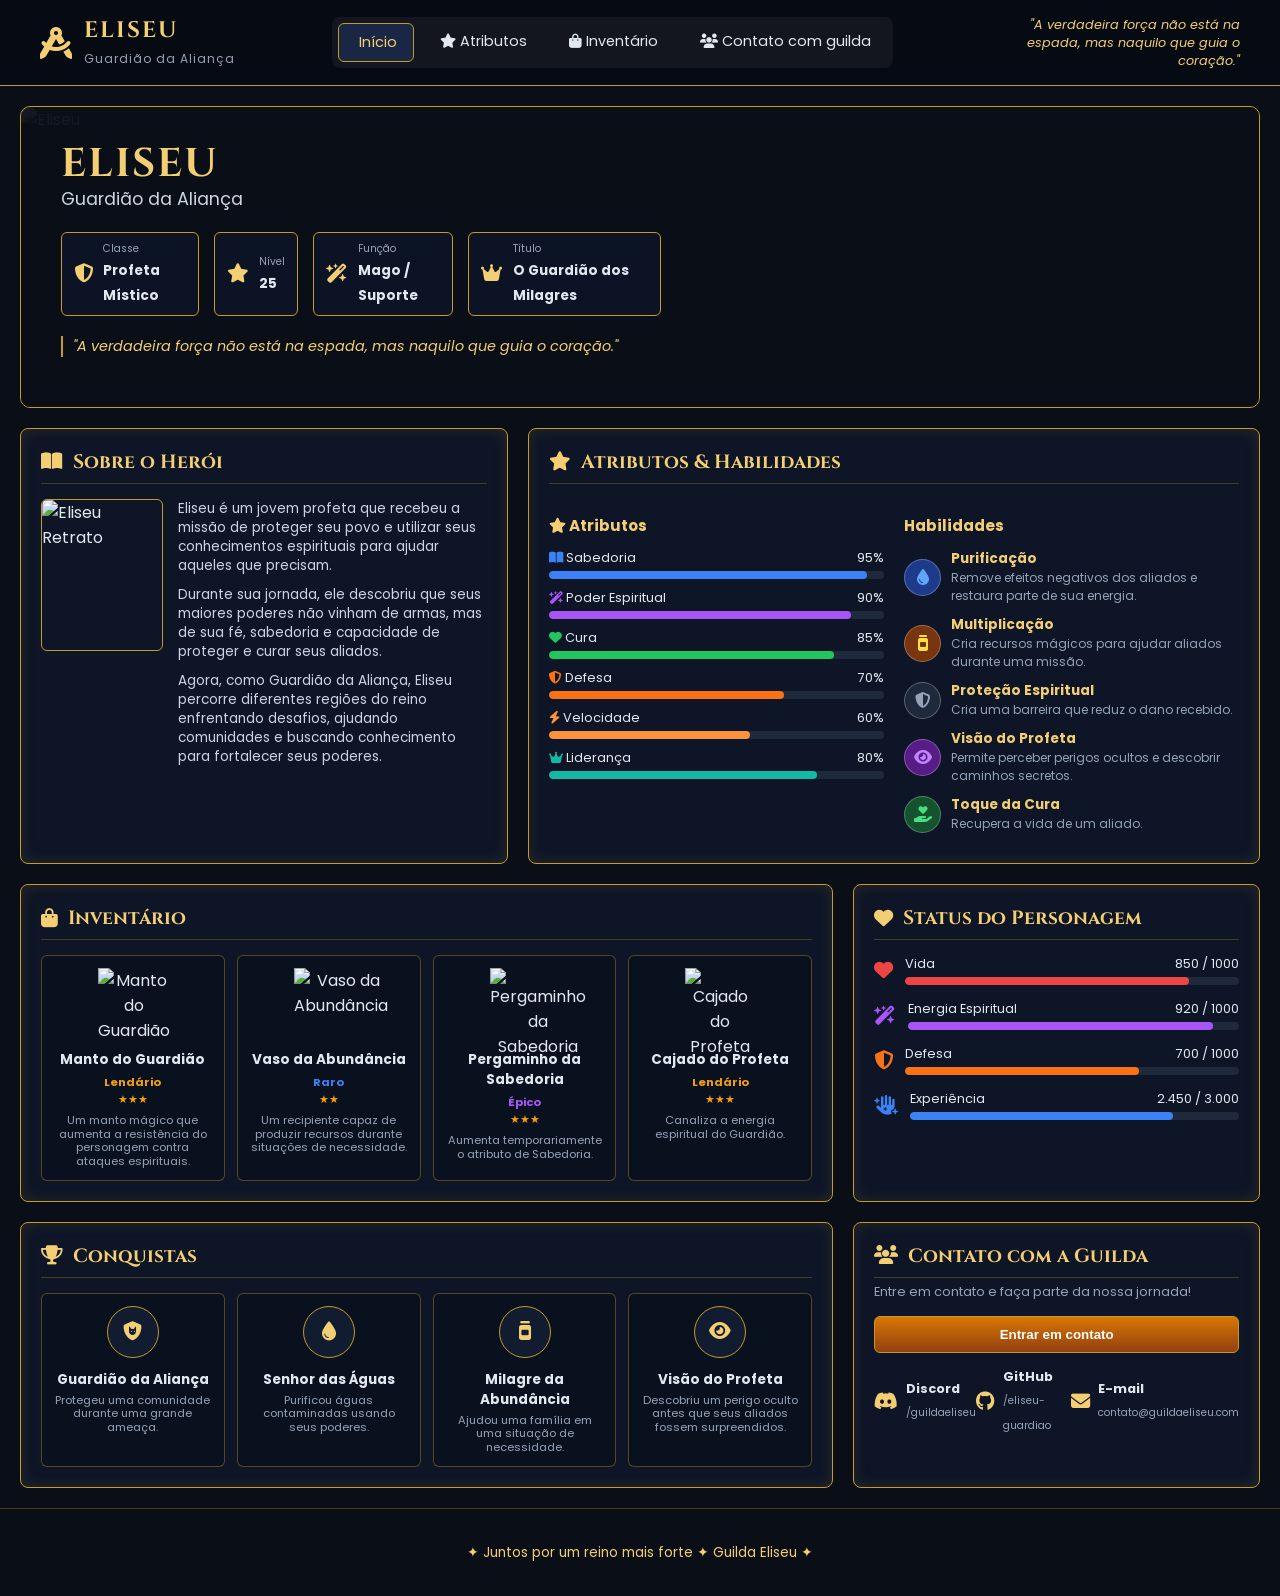
==== index.html @ 3959cb1a "Add files via upload" ====
<!DOCTYPE html>
<html lang="pt-BR">
<head>
    <meta charset="UTF-8">
    <meta name="viewport" content="width=device-width, initial-scale=1.0">
    <title>Eliseu - Guardião da Aliança</title>
    <!-- Font Awesome -->
    <link rel="stylesheet" href="https://cdnjs.cloudflare.com/ajax/libs/font-awesome/6.4.0/css/all.min.css">
    <!-- Google Fonts -->
    <link href="https://fonts.googleapis.com/css2?family=Cinzel:wght@500;700&family=Poppins:wght@300;400;600&display=swap" rel="stylesheet">
    <link rel="stylesheet" href="style.css">
</head>
<body>

  <!-- CABEÇALHO -->
  <header class="header-principal">
    <div class="logo">
      <i class="fa-solid fa-compass-drafting"></i>
      <div>
        <span class="nome-logo">ELISEU</span>
        <span class="subtitulo-logo">Guardião da Aliança</span>
      </div>
    </div>
    
    <nav class="menu-navegacao">
      <a href="#sobre" class="link-nav ativo"><i class="fa-solid fa-open"></i> Início</a>
      <a href="#atributos" class="link-nav"><i class="fa-solid fa-star"></i> Atributos</a>
      <a href="#inventario" class="link-nav"><i class="fa-solid fa-bag-shopping"></i> Inventário</a>
      <a href="#guilda" class="link-nav"><i class="fa-solid fa-users"></i>  Contato com guilda</a>
    </nav>

    <div class="citacao-topo">
      "A verdadeira força não está na espada, mas naquilo que guia o coração."
    </div>
  </header>

  <main class="conteudo-principal">

    <!-- HERO / SOBRE O HERÓI -->
    <section id="sobre" class="secao-hero">
      <div class="hero-banner">
        <img src="imagens/eliseu segurando o cajado.png" alt="Eliseu" class="hero-img-bg">
        <div class="hero-overlay"></div>
        <div class="hero-info">
          <h1 class="hero-titulo">ELISEU</h1>
          <p class="hero-subtitulo">Guardião da Aliança</p>

          <div class="hero-tags">
            <div class="tag-item">
              <i class="fa-solid fa-shield-halved"></i>
              <div>
                <small>Classe</small>
                <strong>Profeta Místico</strong>
              </div>
            </div>
            <div class="tag-item">
              <i class="fa-solid fa-star"></i>
              <div>
                <small>Nível</small>
                <strong>25</strong>
              </div>
            </div>
            <div class="tag-item">
              <i class="fa-solid fa-wand-magic-sparkles"></i>
              <div>
                <small>Função</small>
                <strong>Mago / Suporte</strong>
              </div>
            </div>
            <div class="tag-item">
              <i class="fa-solid fa-crown"></i>
              <div>
                <small>Título</small>
                <strong>O Guardião dos Milagres</strong>
              </div>
            </div>
          </div>

          <blockquote class="citacao-hero">
            "A verdadeira força não está na espada, mas naquilo que guia o coração."
          </blockquote>
        </div>
      </div>
    </section>

    <!-- SOBRE + ATRIBUS/HABILIDADES -->
    <section class="secao-dupla-topo">
      <!-- Bloco Sobre o Herói -->
      <div id="atributos" class="bloco-card card-moldura">
        <h2><i class="fa-solid fa-book-open"></i> Sobre o Herói</h2>
        <div class="sobre-conteudo">
          <div class="sobre-img-box">
            <img src="imagens/eliseu segurando o cajado.png" alt="Eliseu Retrato">
          </div>
          <div class="sobre-texto">
            <p>Eliseu é um jovem profeta que recebeu a missão de proteger seu povo e utilizar seus conhecimentos espirituais para ajudar aqueles que precisam.</p>
            <p>Durante sua jornada, ele descobriu que seus maiores poderes não vinham de armas, mas de sua fé, sabedoria e capacidade de proteger e curar seus aliados.</p>
            <p>Agora, como Guardião da Aliança, Eliseu percorre diferentes regiões do reino enfrentando desafios, ajudando comunidades e buscando conhecimento para fortalecer seus poderes.</p>
          </div>
        </div>
      </div>

      <!-- Bloco Atributos e Habilidades -->
      <div class="bloco-card card-moldura">
        <h2><i class="fa-solid fa-star"></i> Atributos & Habilidades</h2>
        <div class="grid-atributos-habilidades">
          
          <!-- Atributos -->
          <div class="coluna-atributos">
            <h3><i class="fa-solid fa-star"></i> Atributos</h3>
            
            <div class="item-bar">
              <div class="bar-info">
                <span><i class="fa-solid fa-book-open icon-blue"></i> Sabedoria</span>
                <span>95%</span>
              </div>
              <div class="bar-bg"><div class="bar-fill blue" style="width: 95%;"></div></div>
            </div>

            <div class="item-bar">
              <div class="bar-info">
                <span><i class="fa-solid fa-wand-magic-sparkles icon-purple"></i> Poder Espiritual</span>
                <span>90%</span>
              </div>
              <div class="bar-bg"><div class="bar-fill purple" style="width: 90%;"></div></div>
            </div>

            <div class="item-bar">
              <div class="bar-info">
                <span><i class="fa-solid fa-heart icon-green"></i> Cura</span>
                <span>85%</span>
              </div>
              <div class="bar-bg"><div class="bar-fill green" style="width: 85%;"></div></div>
            </div>

            <div class="item-bar">
              <div class="bar-info">
                <span><i class="fa-solid fa-shield-halved icon-orange"></i> Defesa</span>
                <span>70%</span>
              </div>
              <div class="bar-bg"><div class="bar-fill orange" style="width: 70%;"></div></div>
            </div>

            <div class="item-bar">
              <div class="bar-info">
                <span><i class="fa-solid fa-bolt icon-orange-light"></i> Velocidade</span>
                <span>60%</span>
              </div>
              <div class="bar-bg"><div class="bar-fill orange-light" style="width: 60%;"></div></div>
            </div>

            <div class="item-bar">
              <div class="bar-info">
                <span><i class="fa-solid fa-crown icon-teal"></i> Liderança</span>
                <span>80%</span>
              </div>
              <div class="bar-bg"><div class="bar-fill teal" style="width: 80%;"></div></div>
            </div>
          </div>

          <!-- Habilidades -->
          <div class="coluna-habilidades">
            <h3>Habilidades</h3>
            
            <div class="hab-item">
              <div class="hab-icon blue-bg"><i class="fa-solid fa-droplet"></i></div>
              <div>
                <strong>Purificação</strong>
                <p>Remove efeitos negativos dos aliados e restaura parte de sua energia.</p>
              </div>
            </div>

            <div class="hab-item">
              <div class="hab-icon yellow-bg"><i class="fa-solid fa-jar"></i></div>
              <div>
                <strong>Multiplicação</strong>
                <p>Cria recursos mágicos para ajudar aliados durante uma missão.</p>
              </div>
            </div>

            <div class="hab-item">
              <div class="hab-icon shield-bg"><i class="fa-solid fa-shield-halved"></i></div>
              <div>
                <strong>Proteção Espiritual</strong>
                <p>Cria uma barreira que reduz o dano recebido.</p>
              </div>
            </div>

            <div class="hab-item">
              <div class="hab-icon purple-bg"><i class="fa-solid fa-eye"></i></div>
              <div>
                <strong>Visão do Profeta</strong>
                <p>Permite perceber perigos ocultos e descobrir caminhos secretos.</p>
              </div>
            </div>

            <div class="hab-item">
              <div class="hab-icon green-bg"><i class="fa-solid fa-hand-holding-heart"></i></div>
              <div>
                <strong>Toque da Cura</strong>
                <p>Recupera a vida de um aliado.</p>
              </div>
            </div>

          </div>
        </div>
      </div>
    </section>

    <!-- INVENTÁRIO + STATUS -->
    <section id="inventario" class="secao-dupla-meio">
      <!-- Inventário em 4 colunas como no protótipo -->
      <div class="bloco-card card-moldura inventario-bloco">
        <h2><i class="fa-solid fa-bag-shopping"></i> Inventário</h2>
        <div class="grid-4-colunas">

          <div class="card-item-prototipo">
            <div class="img-box-prototipo">
              <img src="imagens/manto.png" alt="Manto do Guardião">
            </div>
            <h3>Manto do Guardião</h3>
            <span class="raridade lendario">Lendário</span>
            <div class="estrelas">★★★</div>
            <p>Um manto mágico que aumenta a resistência do personagem contra ataques espirituais.</p>
          </div>

          <div class="card-item-prototipo">
            <div class="img-box-prototipo">
              <img src="imagens/vaso.png" alt="Vaso da Abundância">
            </div>
            <h3>Vaso da Abundância</h3>
            <span class="raridade raro">Raro</span>
            <div class="estrelas">★★</div>
            <p>Um recipiente capaz de produzir recursos durante situações de necessidade.</p>
          </div>

          <div class="card-item-prototipo">
            <div class="img-box-prototipo">
              <img src="imagens/pergaminho.png" alt="Pergaminho da Sabedoria">
            </div>
            <h3>Pergaminho da Sabedoria</h3>
            <span class="raridade epico">Épico</span>
            <div class="estrelas">★★★</div>
            <p>Aumenta temporariamente o atributo de Sabedoria.</p>
          </div>

          <div class="card-item-prototipo">
            <div class="img-box-prototipo">
              <img src="imagens/cajado.png" alt="Cajado do Profeta">
            </div>
            <h3>Cajado do Profeta</h3>
            <span class="raridade lendario">Lendário</span>
            <div class="estrelas">★★★</div>
            <p>Canaliza a energia espiritual do Guardião.</p>
          </div>

        </div>
      </div>

      <!-- Status do Personagem -->
      <div class="bloco-card card-moldura status-bloco">
        <h2><i class="fa-solid fa-heart"></i> Status do Personagem</h2>
        <div class="status-lista">

          <div class="status-row">
            <i class="fa-solid fa-heart icon-red"></i>
            <div class="status-bar-container">
              <div class="status-head">
                <span>Vida</span>
                <span>850 / 1000</span>
              </div>
              <div class="bar-bg"><div class="bar-fill red" style="width: 85%;"></div></div>
            </div>
          </div>

          <div class="status-row">
            <i class="fa-solid fa-wand-magic-sparkles icon-purple"></i>
            <div class="status-bar-container">
              <div class="status-head">
                <span>Energia Espiritual</span>
                <span>920 / 1000</span>
              </div>
              <div class="bar-bg"><div class="bar-fill purple" style="width: 92%;"></div></div>
            </div>
          </div>

          <div class="status-row">
            <i class="fa-solid fa-shield-halved icon-orange"></i>
            <div class="status-bar-container">
              <div class="status-head">
                <span>Defesa</span>
                <span>700 / 1000</span>
              </div>
              <div class="bar-bg"><div class="bar-fill orange" style="width: 70%;"></div></div>
            </div>
          </div>

          <div class="status-row">
            <i class="fa-solid fa-hand-sparkles icon-blue"></i>
            <div class="status-bar-container">
              <div class="status-head">
                <span>Experiência</span>
                <span>2.450 / 3.000</span>
              </div>
              <div class="bar-bg"><div class="bar-fill blue" style="width: 80%;"></div></div>
            </div>
          </div>

        </div>
      </div>
    </section>

    <!-- CONQUISTAS + GUILDA -->
    <section id="conquistas" class="secao-dupla-baixo">
      <!-- Conquistas em 4 colunas -->
      <div class="bloco-card card-moldura conquistas-bloco">
        <h2><i class="fa-solid fa-trophy"></i> Conquistas</h2>
        <div class="grid-4-colunas">

          <div class="card-item-prototipo">
            <div class="icon-conquista"><i class="fa-solid fa-shield-cat"></i></div>
            <h3>Guardião da Aliança</h3>
            <p>Protegeu uma comunidade durante uma grande ameaça.</p>
          </div>

          <div class="card-item-prototipo">
            <div class="icon-conquista"><i class="fa-solid fa-droplet"></i></div>
            <h3>Senhor das Águas</h3>
            <p>Purificou águas contaminadas usando seus poderes.</p>
          </div>

          <div class="card-item-prototipo">
            <div class="icon-conquista"><i class="fa-solid fa-jar"></i></div>
            <h3>Milagre da Abundância</h3>
            <p>Ajudou uma família em uma situação de necessidade.</p>
          </div>

          <div class="card-item-prototipo">
            <div class="icon-conquista"><i class="fa-solid fa-eye"></i></div>
            <h3>Visão do Profeta</h3>
            <p>Descobriu um perigo oculto antes que seus aliados fossem surpreendidos.</p>
          </div>

        </div>
      </div>

      <!-- Contato com a Guilda -->
      <div id="guilda" class="bloco-card card-moldura guilda-bloco">
        <h2><i class="fa-solid fa-users"></i> Contato com a Guilda</h2>
        <p class="guilda-sub">Entre em contato e faça parte da nossa jornada!</p>
        
        <button class="btn-guilda">Entrar em contato</button>

        <div class="links-guilda-grid">
          <a href="https://discord.com" target="_blank" class="link-guilda-item">
            <i class="fa-brands fa-discord"></i>
            <div>
              <strong>Discord</strong>
              <small>/guildaeliseu</small>
            </div>
          </a>

          <a href="https://github.com" target="_blank" class="link-guilda-item">
            <i class="fa-brands fa-github"></i>
            <div>
              <strong>GitHub</strong>
              <small>/eliseu-guardiao</small>
            </div>
          </a>

          <a href="mailto:contato@guildaeliseu.com" class="link-guilda-item">
            <i class="fa-solid fa-envelope"></i>
            <div>
              <strong>E-mail</strong>
              <small>contato@guildaeliseu.com</small>
            </div>
          </a>
        </div>
      </div>
    </section>

  </main>

  <!-- RODAPÉ -->
  <footer class="rodape-principal">
    <p>✦ Juntos por um reino mais forte ✦ Guilda Eliseu ✦</p>
  </footer>

</body>
</html>
---- style.css ----
:root {
    --bg-fundo: #090e17;
    --cor-card: #0d1527;
    --cor-borda-dourada: #c59b27;
    --cor-texto-dourado: #f3ce72;
    --cor-texto-principal: #e2e8f0;
    --cor-texto-mutado: #94a3b8;
}

html {
    scroll-behavior: smooth;
}

body {
    margin: 0;
    padding: 0;
    background-color: var(--bg-fundo);
    color: var(--cor-texto-principal);
    font-family: 'Poppins', sans-serif;
}

/* CABEÇALHO */
.header-principal {
    display: flex;
    justify-content: space-between;
    align-items: center;
    padding: 15px 40px;
    background: #060a12;
    border-bottom: 1px solid var(--cor-borda-dourada);
}

.logo {
    display: flex;
    align-items: center;
    gap: 12px;
    color: var(--cor-texto-dourado);
}

.logo i {
    font-size: 2rem;
}

.nome-logo {
    font-family: 'Cinzel', serif;
    font-size: 1.4rem;
    font-weight: 700;
    letter-spacing: 2px;
    display: block;
}

.subtitulo-logo {
    font-size: 0.75rem;
    color: var(--cor-texto-mutado);
    letter-spacing: 1px;
}

.menu-navegacao {
    display: flex;
    gap: 10px;
    background: rgba(255, 255, 255, 0.05);
    padding: 6px;
    border-radius: 8px;
}

.link-nav {
    color: var(--cor-texto-principal);
    text-decoration: none;
    padding: 8px 16px;
    border-radius: 6px;
    font-size: 0.9rem;
    transition: 0.3s;
}

.link-nav.ativo, .link-nav:hover {
    background: #1a2744;
    color: var(--cor-texto-dourado);
    border: 1px solid var(--cor-borda-dourada);
}

.citacao-topo {
    font-size: 0.8rem;
    font-style: italic;
    color: var(--cor-texto-dourado);
    max-width: 250px;
    text-align: right;
}

/* CONTEÚDO MAIN */
.conteudo-principal {
    max-width: 1300px;
    margin: 20px auto;
    padding: 0 20px;
    display: flex;
    flex-direction: column;
    gap: 20px;
}

/* MOLDURA DOURADA ESTILO JOGO */
.card-moldura {
    background: var(--cor-card);
    border: 1px solid var(--cor-borda-dourada);
    border-radius: 8px;
    padding: 20px;
    box-shadow: inset 0 0 15px rgba(197, 155, 39, 0.15);
    position: relative;
}

.card-moldura h2 {
    font-family: 'Cinzel', serif;
    color: var(--cor-texto-dourado);
    font-size: 1.2rem;
    margin-top: 0;
    margin-bottom: 15px;
    display: flex;
    align-items: center;
    gap: 10px;
    border-bottom: 1px solid rgba(197, 155, 39, 0.3);
    padding-bottom: 8px;
}

/* HERO SECTION */
.hero-banner {
    position: relative;
    height: 300px;
    border-radius: 10px;
    overflow: hidden;
    border: 1px solid var(--cor-borda-dourada);
}

.hero-img-bg {
    width: 100%;
    height: 100%;
    object-fit: cover;
    object-position: top;
}

.hero-overlay {
    position: absolute;
    inset: 0;
    background: linear-gradient(90deg, rgba(9, 14, 23, 0.95) 30%, rgba(9, 14, 23, 0.4) 100%);
}

.hero-info {
    position: absolute;
    top: 30px;
    left: 40px;
    max-width: 600px;
}

.hero-titulo {
    font-family: 'Cinzel', serif;
    font-size: 2.5rem;
    color: var(--cor-texto-dourado);
    margin: 0;
    letter-spacing: 2px;
}

.hero-subtitulo {
    font-size: 1.1rem;
    color: #cbd5e1;
    margin-top: -5px;
    margin-bottom: 20px;
}

.hero-tags {
    display: flex;
    gap: 15px;
    margin-bottom: 20px;
}

.tag-item {
    background: rgba(13, 21, 39, 0.8);
    border: 1px solid var(--cor-borda-dourada);
    padding: 8px 12px;
    border-radius: 6px;
    display: flex;
    align-items: center;
    gap: 10px;
}

.tag-item i {
    color: var(--cor-texto-dourado);
    font-size: 1.2rem;
}

.tag-item small {
    display: block;
    font-size: 0.65rem;
    color: var(--cor-texto-mutado);
}

.tag-item strong {
    font-size: 0.85rem;
}

.citacao-hero {
    font-style: italic;
    color: var(--cor-texto-dourado);
    border-left: 2px solid var(--cor-borda-dourada);
    padding-left: 10px;
    margin: 0;
    font-size: 0.9rem;
}

/* SEÇÕES DUPLAS */
.secao-dupla-topo, .secao-dupla-meio, .secao-dupla-baixo {
    display: grid;
    gap: 20px;
}

.secao-dupla-topo { grid-template-columns: 1fr 1.5fr; }
.secao-dupla-meio { grid-template-columns: 2fr 1fr; }
.secao-dupla-baixo { grid-template-columns: 2fr 1fr; }

/* SOBRE HERÓI */
.sobre-conteudo {
    display: flex;
    gap: 15px;
}

.sobre-img-box {
    width: 120px;
    height: 150px;
    border: 1px solid var(--cor-borda-dourada);
    border-radius: 6px;
    overflow: hidden;
    flex-shrink: 0;
}

.sobre-img-box img {
    width: 100%;
    height: 100%;
    object-fit: cover;
}

.sobre-texto p {
    font-size: 0.85rem;
    line-height: 1.4;
    color: #cbd5e1;
    margin: 0 0 10px 0;
}

/* ATRIBUTOS & HABILIDADES */
.grid-atributos-habilidades {
    display: grid;
    grid-template-columns: 1fr 1fr;
    gap: 20px;
}

.coluna-atributos h3, .coluna-habilidades h3 {
    font-size: 0.95rem;
    color: var(--cor-texto-dourado);
    margin-bottom: 12px;
}

.item-bar {
    margin-bottom: 10px;
}

.bar-info {
    display: flex;
    justify-content: space-between;
    font-size: 0.8rem;
    margin-bottom: 4px;
}

.bar-bg {
    background: #1e293b;
    height: 8px;
    border-radius: 4px;
    overflow: hidden;
}

.bar-fill { height: 100%; border-radius: 4px; }
.bar-fill.blue { background: #3b82f6; }
.bar-fill.purple { background: #a855f7; }
.bar-fill.green { background: #22c55e; }
.bar-fill.orange { background: #f97316; }
.bar-fill.orange-light { background: #fb923c; }
.bar-fill.teal { background: #14b8a6; }
.bar-fill.red { background: #ef4444; }

/* CORES DOS ÍCONES */
.icon-blue { color: #3b82f6; }
.icon-purple { color: #a855f7; }
.icon-green { color: #22c55e; }
.icon-orange { color: #f97316; }
.icon-orange-light { color: #fb923c; }
.icon-teal { color: #14b8a6; }
.icon-red { color: #ef4444; }

/* HABILIDADES */
.hab-item {
    display: flex;
    align-items: center;
    gap: 10px;
    margin-bottom: 10px;
}

.hab-icon {
    width: 35px;
    height: 35px;
    border-radius: 50%;
    display: flex;
    align-items: center;
    justify-content: center;
    border: 1px solid #ffffff44;
    flex-shrink: 0;
}

.blue-bg { background: #1e3a8a; color: #60a5fa; }
.yellow-bg { background: #78350f; color: #fde047; }
.shield-bg { background: #1e293b; color: #94a3b8; }
.purple-bg { background: #581c87; color: #c084fc; }
.green-bg { background: #14532d; color: #4ade80; }

.hab-item strong {
    display: block;
    font-size: 0.85rem;
    color: var(--cor-texto-dourado);
}

.hab-item p {
    margin: 0;
    font-size: 0.75rem;
    color: var(--cor-texto-mutado);
}

/* CARDS DE 4 COLUNAS (INVENTÁRIO E CONQUISTAS) */
.grid-4-colunas {
    display: grid;
    grid-template-columns: repeat(4, 1fr);
    gap: 12px;
}

.card-item-prototipo {
    background: #0a111e;
    border: 1px solid rgba(197, 155, 39, 0.4);
    border-radius: 6px;
    padding: 12px;
    text-align: center;
    display: flex;
    flex-direction: column;
    align-items: center;
}

.img-box-prototipo {
    width: 70px;
    height: 70px;
    margin-bottom: 8px;
}

.img-box-prototipo img {
    width: 100%;
    height: 100%;
    object-fit: contain;
}

.card-item-prototipo h3 {
    font-size: 0.85rem;
    color: var(--cor-texto-principal);
    margin: 4px 0;
}

.raridade {
    font-size: 0.7rem;
    font-weight: bold;
}
.raridade.lendario { color: #f59e0b; }
.raridade.raro { color: #3b82f6; }
.raridade.epico { color: #a855f7; }

.estrelas {
    color: #f59e0b;
    font-size: 0.7rem;
    margin-bottom: 6px;
}

.card-item-prototipo p {
    font-size: 0.7rem;
    color: var(--cor-texto-mutado);
    line-height: 1.2;
    margin: 0;
}

.icon-conquista {
    width: 50px;
    height: 50px;
    border: 1px solid var(--cor-borda-dourada);
    border-radius: 50%;
    display: flex;
    align-items: center;
    justify-content: center;
    font-size: 1.2rem;
    color: var(--cor-texto-dourado);
    margin-bottom: 8px;
    background: #111c30;
}

/* STATUS */
.status-lista {
    display: flex;
    flex-direction: column;
    gap: 15px;
}

.status-row {
    display: flex;
    align-items: center;
    gap: 12px;
}

.status-row i {
    font-size: 1.2rem;
}

.status-bar-container {
    flex: 1;
}

.status-head {
    display: flex;
    justify-content: space-between;
    font-size: 0.8rem;
    margin-bottom: 4px;
}

/* GUILDA */
.guilda-sub {
    font-size: 0.8rem;
    color: var(--cor-texto-mutado);
    margin-top: -10px;
    margin-bottom: 15px;
}

.btn-guilda {
    width: 100%;
    padding: 10px;
    background: linear-gradient(180deg, #d97706, #92400e);
    border: 1px solid var(--cor-borda-dourada);
    border-radius: 6px;
    color: white;
    font-weight: bold;
    cursor: pointer;
    margin-bottom: 15px;
}

.links-guilda-grid {
    display: flex;
    justify-content: space-between;
}

.link-guilda-item {
    display: flex;
    align-items: center;
    gap: 8px;
    color: var(--cor-texto-principal);
    text-decoration: none;
}

.link-guilda-item i {
    font-size: 1.2rem;
    color: var(--cor-texto-dourado);
}

.link-guilda-item strong {
    display: block;
    font-size: 0.8rem;
}

.link-guilda-item small {
    color: var(--cor-texto-mutado);
    font-size: 0.65rem;
}

/* RODAPÉ */
.rodape-principal {
    text-align: center;
    padding: 20px;
    border-top: 1px solid rgba(197, 155, 39, 0.3);
    color: var(--cor-texto-dourado);
    font-size: 0.85rem;
    margin-top: 20px;
}
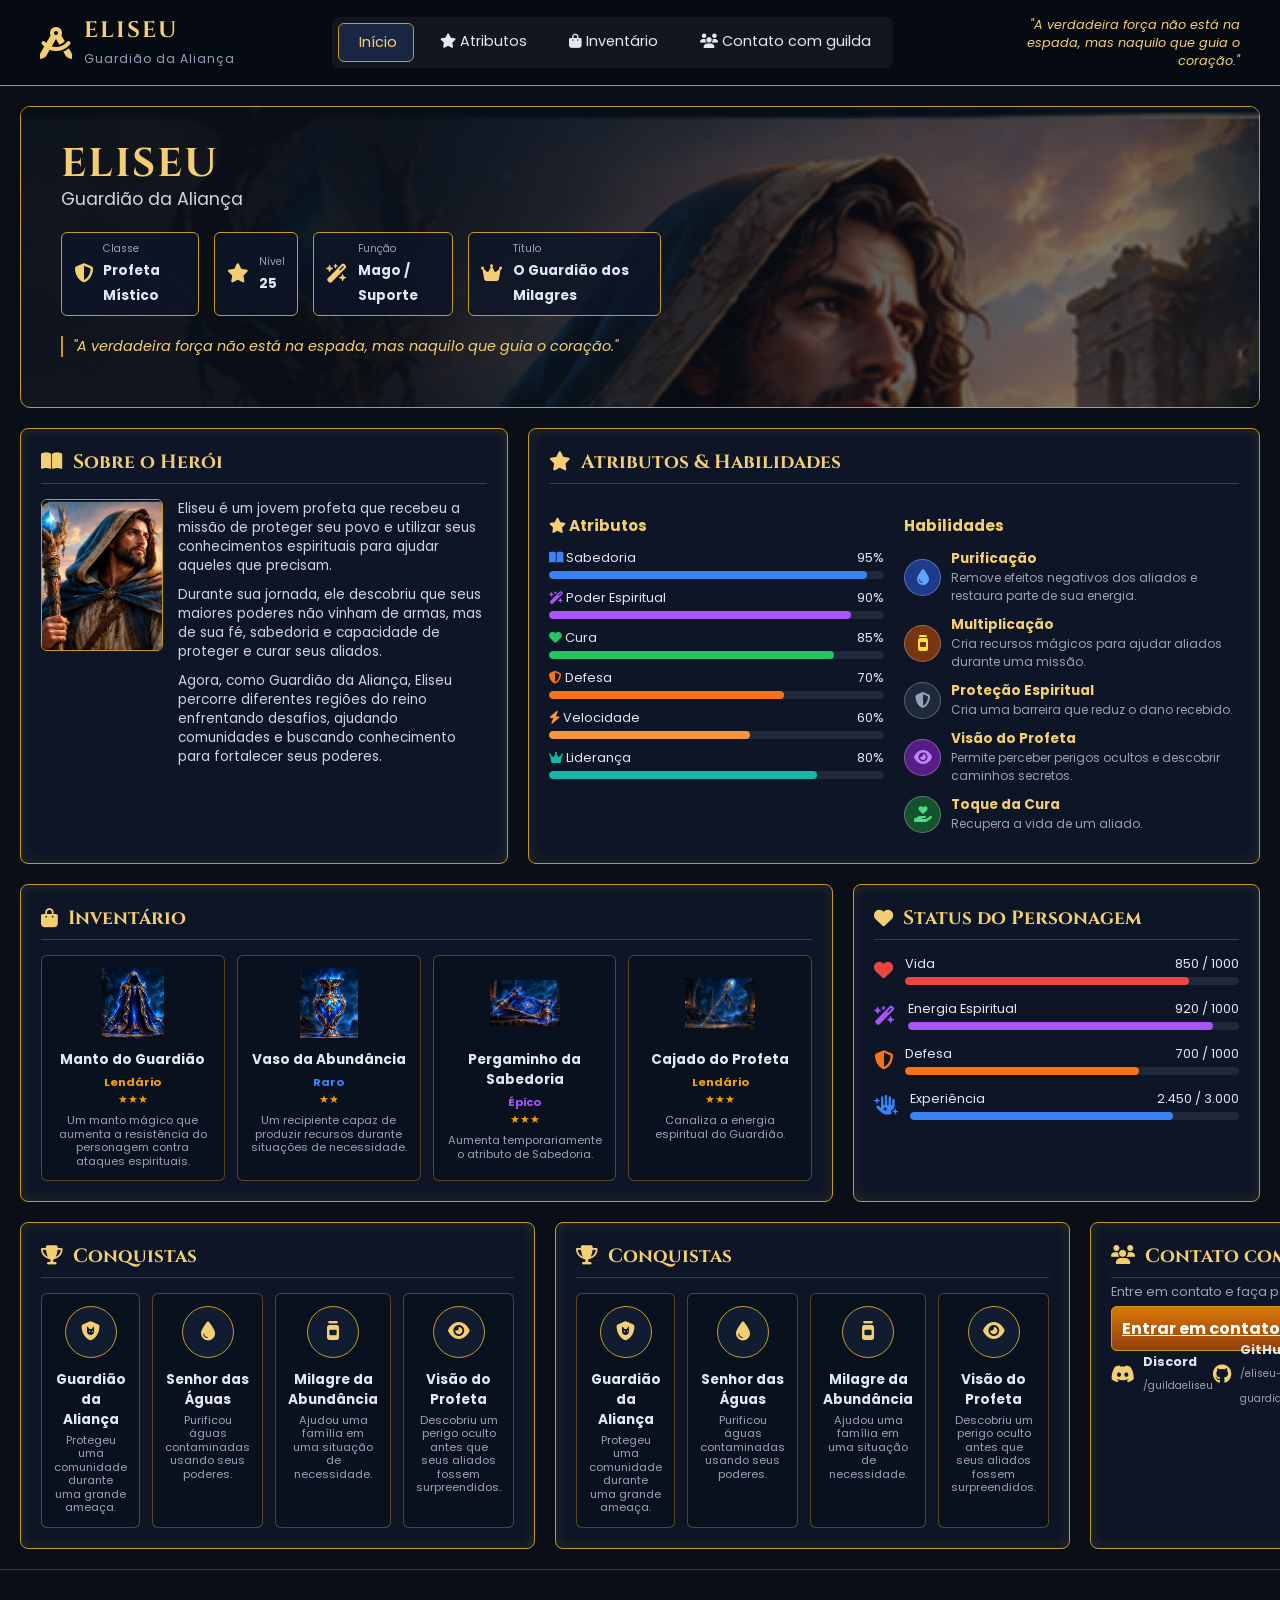
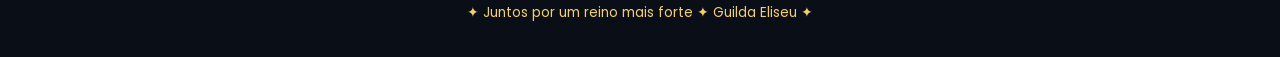
==== commit 81f5a029: "Update index.html" ====
--- a/index.html
+++ b/index.html
@@ -344,12 +344,46 @@
         </div>
       </div>
 
+   <!-- CONQUISTAS + GUILDA -->
+    <section id="conquistas" class="secao-dupla-baixo">
+      <!-- Conquistas em 4 colunas -->
+      <div class="bloco-card card-moldura conquistas-bloco">
+        <h2><i class="fa-solid fa-trophy"></i> Conquistas</h2>
+        <div class="grid-4-colunas">
+
+          <div class="card-item-prototipo">
+            <div class="icon-conquista"><i class="fa-solid fa-shield-cat"></i></div>
+            <h3>Guardião da Aliança</h3>
+            <p>Protegeu uma comunidade durante uma grande ameaça.</p>
+          </div>
+
+          <div class="card-item-prototipo">
+            <div class="icon-conquista"><i class="fa-solid fa-droplet"></i></div>
+            <h3>Senhor das Águas</h3>
+            <p>Purificou águas contaminadas usando seus poderes.</p>
+          </div>
+
+          <div class="card-item-prototipo">
+            <div class="icon-conquista"><i class="fa-solid fa-jar"></i></div>
+            <h3>Milagre da Abundância</h3>
+            <p>Ajudou uma família em uma situação de necessidade.</p>
+          </div>
+
+          <div class="card-item-prototipo">
+            <div class="icon-conquista"><i class="fa-solid fa-eye"></i></div>
+            <h3>Visão do Profeta</h3>
+            <p>Descobriu um perigo oculto antes que seus aliados fossem surpreendidos.</p>
+          </div>
+
+        </div>
+      </div>
+
       <!-- Contato com a Guilda -->
       <div id="guilda" class="bloco-card card-moldura guilda-bloco">
         <h2><i class="fa-solid fa-users"></i> Contato com a Guilda</h2>
         <p class="guilda-sub">Entre em contato e faça parte da nossa jornada!</p>
         
-        <button class="btn-guilda">Entrar em contato</button>
+        <a href="contato.html" class="btn-guilda">Entrar em contato</a>
 
         <div class="links-guilda-grid">
           <a href="https://discord.com" target="_blank" class="link-guilda-item">
@@ -379,7 +413,9 @@
       </div>
     </section>
 
-  </main>
+  </main>  
+
+        
 
   <!-- RODAPÉ -->
   <footer class="rodape-principal">
@@ -387,4 +423,4 @@
   </footer>
 
 </body>
-</html>+</html>
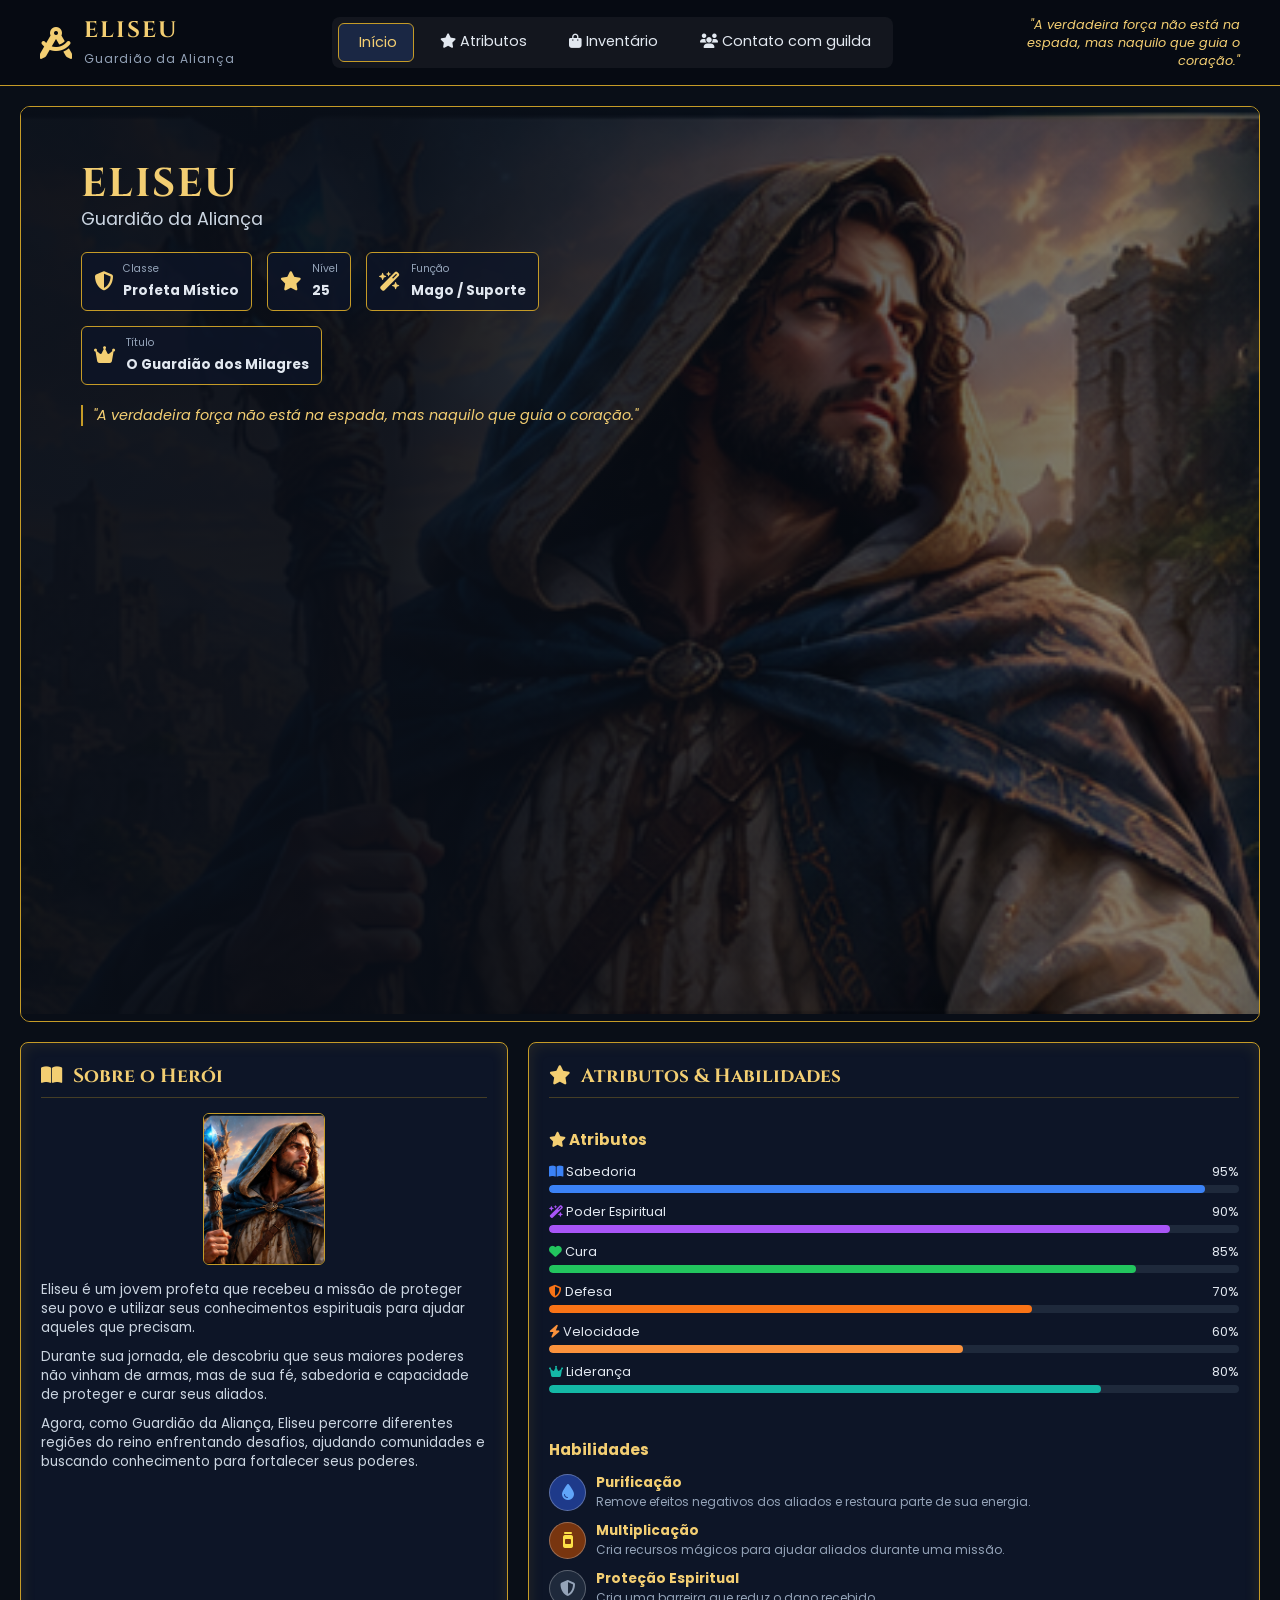
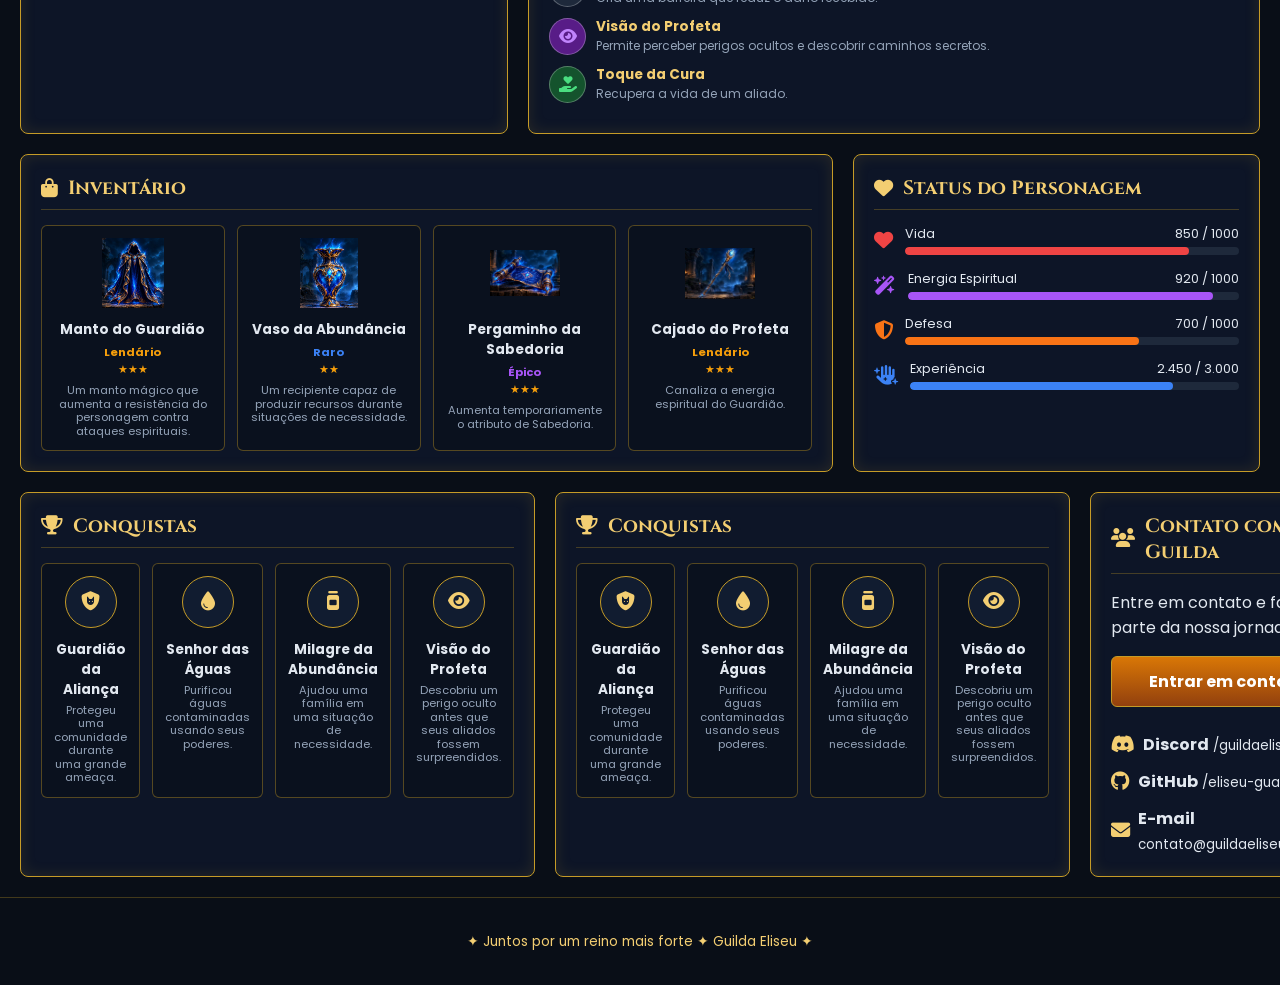
==== commit a5dc8a27: "Update print statement from 'Hello' to 'Goodbye'" ====
--- a/index.html
+++ b/index.html
@@ -39,7 +39,7 @@
     <!-- HERO / SOBRE O HERÓI -->
     <section id="sobre" class="secao-hero">
       <div class="hero-banner">
-        <img src="imagens/eliseu segurando o cajado.png" alt="Eliseu" class="hero-img-bg">
+       <img src="imagens/eliseu segurando o cajado.png" alt="Eliseu" class="hero-img-bg">
         <div class="hero-overlay"></div>
         <div class="hero-info">
           <h1 class="hero-titulo">ELISEU</h1>
--- a/style.css
+++ b/style.css
@@ -426,7 +426,7 @@
 }
 
 /* GUILDA */
-.guilda-sub {
+guilda-sub {
     font-size: 0.8rem;
     color: var(--cor-texto-mutado);
     margin-top: -10px;
@@ -434,15 +434,19 @@
 }
 
 .btn-guilda {
-    width: 100%;
-    padding: 10px;
-    background: linear-gradient(180deg, #d97706, #92400e);
-    border: 1px solid var(--cor-borda-dourada);
-    border-radius: 6px;
-    color: white;
-    font-weight: bold;
-    cursor: pointer;
-    margin-bottom: 15px;
+  display: block;                  /* Faz o link comportar-se como um bloco e respeitar as margens */
+  width: 100%;
+  padding: 12px;                   /* Aumenta ligeiramente o espaço interno */
+  background: linear-gradient(180deg, #d97706, #92400e);
+  border: 1px solid var(--cor-borda-dourada);
+  border-radius: 6px;
+  color: white;
+  font-weight: bold;
+  text-align: center;              /* Centraliza o texto dentro do botão */
+  text-decoration: none;           /* Remove o sublinhado do link */
+  cursor: pointer;
+  margin-top: 15px;                /* Cria espaço em cima do botão */
+  margin-bottom: 25px;             /* Empurra os ícones do Discord/GitHub para baixo */
 }
 
 .links-guilda-grid {
@@ -463,16 +467,75 @@
     color: var(--cor-texto-dourado);
 }
 
-.link-guilda-item strong {
-    display: block;
-    font-size: 0.8rem;
-}
-
-.link-guilda-item small {
-    color: var(--cor-texto-mutado);
-    font-size: 0.65rem;
-}
-
+/* ===== ESTILIZAÇÃO DO FORMULÁRIO DE CONTATO ===== */
+
+/* Espaçamento entre cada campo do formulário */
+.campo {
+  display: flex;
+  flex-direction: column; /* Rótulo por cima e campo por baixo */
+  margin-bottom: 18px;    /* Afasta um campo do outro */
+  text-align: left;
+}
+
+/* Estilo do rótulo (texto explicativo) */
+.campo label {
+  font-weight: 600;
+  margin-bottom: 6px;
+  color: var(--cor-texto-principal, #e2e8f0);
+}
+
+/* Estilo padronizado das caixas de entrada (Inputs, Select e Textarea) */
+.campo input,
+.campo select,
+.campo textarea {
+  width: 100%;
+  padding: 10px 14px;
+  background-color: #1e293b;                /* Fundo escuro */
+  border: 1px solid var(--cor-borda-dourada, #475569);
+  border-radius: 6px;
+  color: #f8fafc;
+  font-family: inherit;
+  font-size: 0.95rem;
+  box-sizing: border-box;                    /* Impede o campo de sair para fora do card */
+  transition: border-color 0.3s ease;
+}
+
+/* Destaque ao clicar no campo */
+.campo input:focus,
+.campo select:focus,
+.campo textarea:focus {
+  outline: none;
+  border-color: #d97706;                     /* Borda dourada ao focar */
+}
+
+/* Fundo das opções do menu suspenso */
+.campo select option {
+  background-color: #0f172a;
+  color: white;
+}
+
+/* Organização dos botões no fundo */
+.botoes-formulario {
+  display: flex;
+  flex-direction: column;
+  gap: 12px;
+  margin-top: 20px;
+}
+
+.btn-guilda-voltar {
+  display: block;
+  text-align: center;
+  color: var(--cor-texto-mutado, #94a3b8);
+  text-decoration: none;
+  font-size: 0.9rem;
+  padding: 8px;
+}
+
+.btn-guilda-voltar:hover {
+  color: white;
+}
+
+  
 /* RODAPÉ */
 .rodape-principal {
     text-align: center;
@@ -481,4 +544,155 @@
     color: var(--cor-texto-dourado);
     font-size: 0.85rem;
     margin-top: 20px;
-}+}
+/* ==========================================================
+   PARTE 2 — ESTADOS DINÂMICOS (o JavaScript alterna as classes)
+   ========================================================== */
+
+.bar-fill { transition: width 0.5s ease; }
+a:focus-visible, button:focus-visible, input:focus-visible { outline: 2px solid var(--cor-texto-dourado); outline-offset: 2px; }
+.btn-guilda:hover { filter: brightness(1.15); }
+button.btn-guilda { font-family: inherit; font-size: 0.95rem; }
+.btn-guilda:disabled { opacity: 0.6; cursor: not-allowed; }
+
+/* Cabeçalho: saudação, tema e hambúrguer */
+.header-direita { display: flex; flex-direction: column; align-items: flex-end; gap: 6px; }
+.saudacao { font-family: 'Cinzel', serif; color: var(--cor-texto-dourado); font-size: 0.95rem; }
+.btn-tema, .btn-secundario, .btn-filtro {
+    background: #1a2744; color: var(--cor-texto-principal); font-family: inherit;
+    border: 1px solid var(--cor-borda-dourada); border-radius: 6px; cursor: pointer;
+    padding: 6px 12px; font-size: 0.8rem; transition: 0.3s;
+}
+.btn-tema:hover, .btn-secundario:hover, .btn-filtro:hover { color: var(--cor-texto-dourado); }
+.btn-menu {
+    display: none;
+    background: none;
+    color: var(--cor-texto-dourado);
+    border: 1px solid var(--cor-borda-dourada);
+    border-radius: 6px;
+    font-size: 1.3rem;
+    padding: 6px 12px;
+    cursor: pointer;
+    transition: background 0.3s ease, color 0.3s ease; 
+}
+
+/* hover = mouse em cima | active = toque no celular | aria-expanded = menu aberto */
+.btn-menu:hover,
+.btn-menu:active,
+.btn-menu[aria-expanded="true"] {
+    background: #1a2744;
+    color: #ffffff;
+}
+
+/* "Ver história completa" */
+.historia-extra { max-height: 0; opacity: 0; overflow: hidden; transition: max-height 0.5s ease, opacity 0.4s ease; }
+.historia-extra.revelado { max-height: 500px; opacity: 1; }
+.btn-secundario { margin-top: 6px; }
+
+/* Inventário: filtros, contador e cards dinâmicos */
+.inventario-topo { display: flex; justify-content: space-between; align-items: center; flex-wrap: wrap; gap: 10px; margin-bottom: 12px; }
+.filtros { display: flex; gap: 8px; flex-wrap: wrap; }
+.btn-filtro.ativo { background: #3b2a08; color: var(--cor-texto-dourado); box-shadow: inset 0 0 8px rgba(197, 155, 39, 0.4); }
+.contador-itens { font-size: 0.8rem; color: var(--cor-texto-mutado); }
+.card-dinamico { position: relative; opacity: 0; transform: translateY(10px); transition: opacity 0.4s ease, transform 0.4s ease; }
+.card-dinamico.revelado { opacity: 1; transform: none; }
+.icone-item { font-size: 2.6rem; color: var(--cor-texto-dourado); line-height: 70px; }
+.btn-fav { position: absolute; top: 6px; right: 6px; background: none; border: none; color: var(--cor-texto-mutado); cursor: pointer; font-size: 1rem; }
+.btn-fav.ativo { color: #ef4444; }
+
+/* XP */
+.xp-controles { margin-top: 15px; }
+.xp-controles .btn-guilda { margin-bottom: 10px; }
+.msg-xp { font-size: 0.8rem; color: var(--cor-texto-mutado); min-height: 1.2em; margin: 0; }
+.msg-xp.levelup { color: #4ade80; font-weight: 600; font-size: 0.95rem; animation: pulsar 0.6s ease 2; }
+@keyframes pulsar { 50% { transform: scale(1.06); } }
+
+/* Formulário: estados de erro / sucesso */
+.obrig { color: #f87171; }
+.erro { color: #f87171; font-size: 0.78rem; min-height: 1.1em; margin-top: 4px; }
+.campo.invalido input, .campo.invalido select, .campo.invalido textarea { border-color: #ef4444; }
+.campo.valido input, .campo.valido select, .campo.valido textarea { border-color: #22c55e; }
+.status-form { font-size: 0.9rem; margin: 0; padding: 0; }
+.status-form.sucesso, .status-form.erro-geral, .status-form.enviando { padding: 10px 12px; border-radius: 6px; border: 1px solid; }
+.status-form.sucesso { color: #4ade80; border-color: #22c55e; background: rgba(34, 197, 94, 0.1); }
+.status-form.erro-geral { color: #f87171; border-color: #ef4444; background: rgba(239, 68, 68, 0.1); }
+.status-form.enviando { color: var(--cor-texto-dourado); border-color: var(--cor-borda-dourada); }
+
+/* Modo noturno da guilda (classe no <body>) */
+body.modo-noturno {
+    --bg-fundo: #02030a;
+    --cor-card: #060a18;
+    --cor-borda-dourada: #8b9cf0;
+    --cor-texto-dourado: #c7d2fe;
+    --cor-texto-principal: #e5e7fb;
+    --cor-texto-mutado: #8b93b8;
+}
+body.modo-noturno .header-principal { background: #01020a; }
+body.modo-noturno .card-item-prototipo { background: #04071a; }
+
+
+/* ===== TABLET E CELULAR: menu hambúrguer ===== */
+@media (max-width: 1000px) {
+    .header-principal { flex-wrap: wrap; padding: 12px 20px; gap: 10px; }
+    .btn-menu { display: block; }
+    .menu-navegacao { display: none; flex-direction: column; width: 100%; order: 3; }
+    .menu-navegacao.aberto { display: flex; }
+    .header-direita { flex-direction: row; align-items: center; justify-content: space-between; width: 100%; order: 4; }
+    .citacao-topo { display: none; }
+}
+
+/* ===== TABLET: layout em 1 coluna ===== */
+@media (max-width: 900px) {
+    .secao-dupla-topo, .secao-dupla-meio, .secao-dupla-baixo { grid-template-columns: 1fr; }
+    .grid-4-colunas { grid-template-columns: repeat(2, 1fr); }
+}
+
+/* ===== CELULAR ===== */
+    .hero-img-bg  {object-position: 70% 30%; }
+    .hero-banner { height: auto; min-height: 420px; }
+    .hero-info { padding: 20px; }
+    .hero-tags { flex-wrap: wrap; }
+    .grid-atributos-habilidades { grid-template-columns: 1fr; }
+    .sobre-conteudo { flex-direction: column; align-items: center; }
+    .links-guilda-grid { flex-direction: column; gap: 12px; }
+
+
+/* ===== CELULAR PEQUENO ===== */
+@media (max-width: 420px) {
+    .grid-4-colunas { grid-template-columns: 1fr; }
+}
+
+/* ===== Acessibilidade: reduz animações se o usuário pediu no sistema ===== */
+@media (prefers-reduced-motion: reduce) {
+    html { scroll-behavior: auto; }
+    *, *::before, *::after { transition-duration: 0.01ms !important; animation-duration: 0.01ms !important; animation-iteration-count: 1 !important; }
+}
+.img-box-prototipo img[src$="pocao_de_cura.png"] {
+    object-fit: cover;
+    border-radius: 6px;
+}
+/* Efeito ao passar o mouse nos cards (inventário e conquistas),
+   igual ao dos links de contato */
+.card-item-prototipo {
+    transition: border-color 0.3s ease, background 0.3s ease;
+}
+
+/* os cards do inventário já têm transição de entrada; mantemos as duas */
+.card-item-prototipo.card-dinamico {
+    transition: opacity 0.4s ease, transform 0.4s ease,
+                border-color 0.3s ease, background 0.3s ease;
+}
+
+.card-item-prototipo:hover {
+    border-color: var(--cor-borda-dourada);
+    background: #111c30;
+}
+body.modo-noturno .card-item-prototipo:hover {
+    background: #0b1230;
+}
+/* Filtros do inventário: mesmo efeito ao passar o mouse dos cards */
+.btn-filtro:not(.ativo):hover {
+    border-color: var(--cor-texto-dourado);
+    background: #111c30;
+    color: var(--cor-texto-dourado);
+}
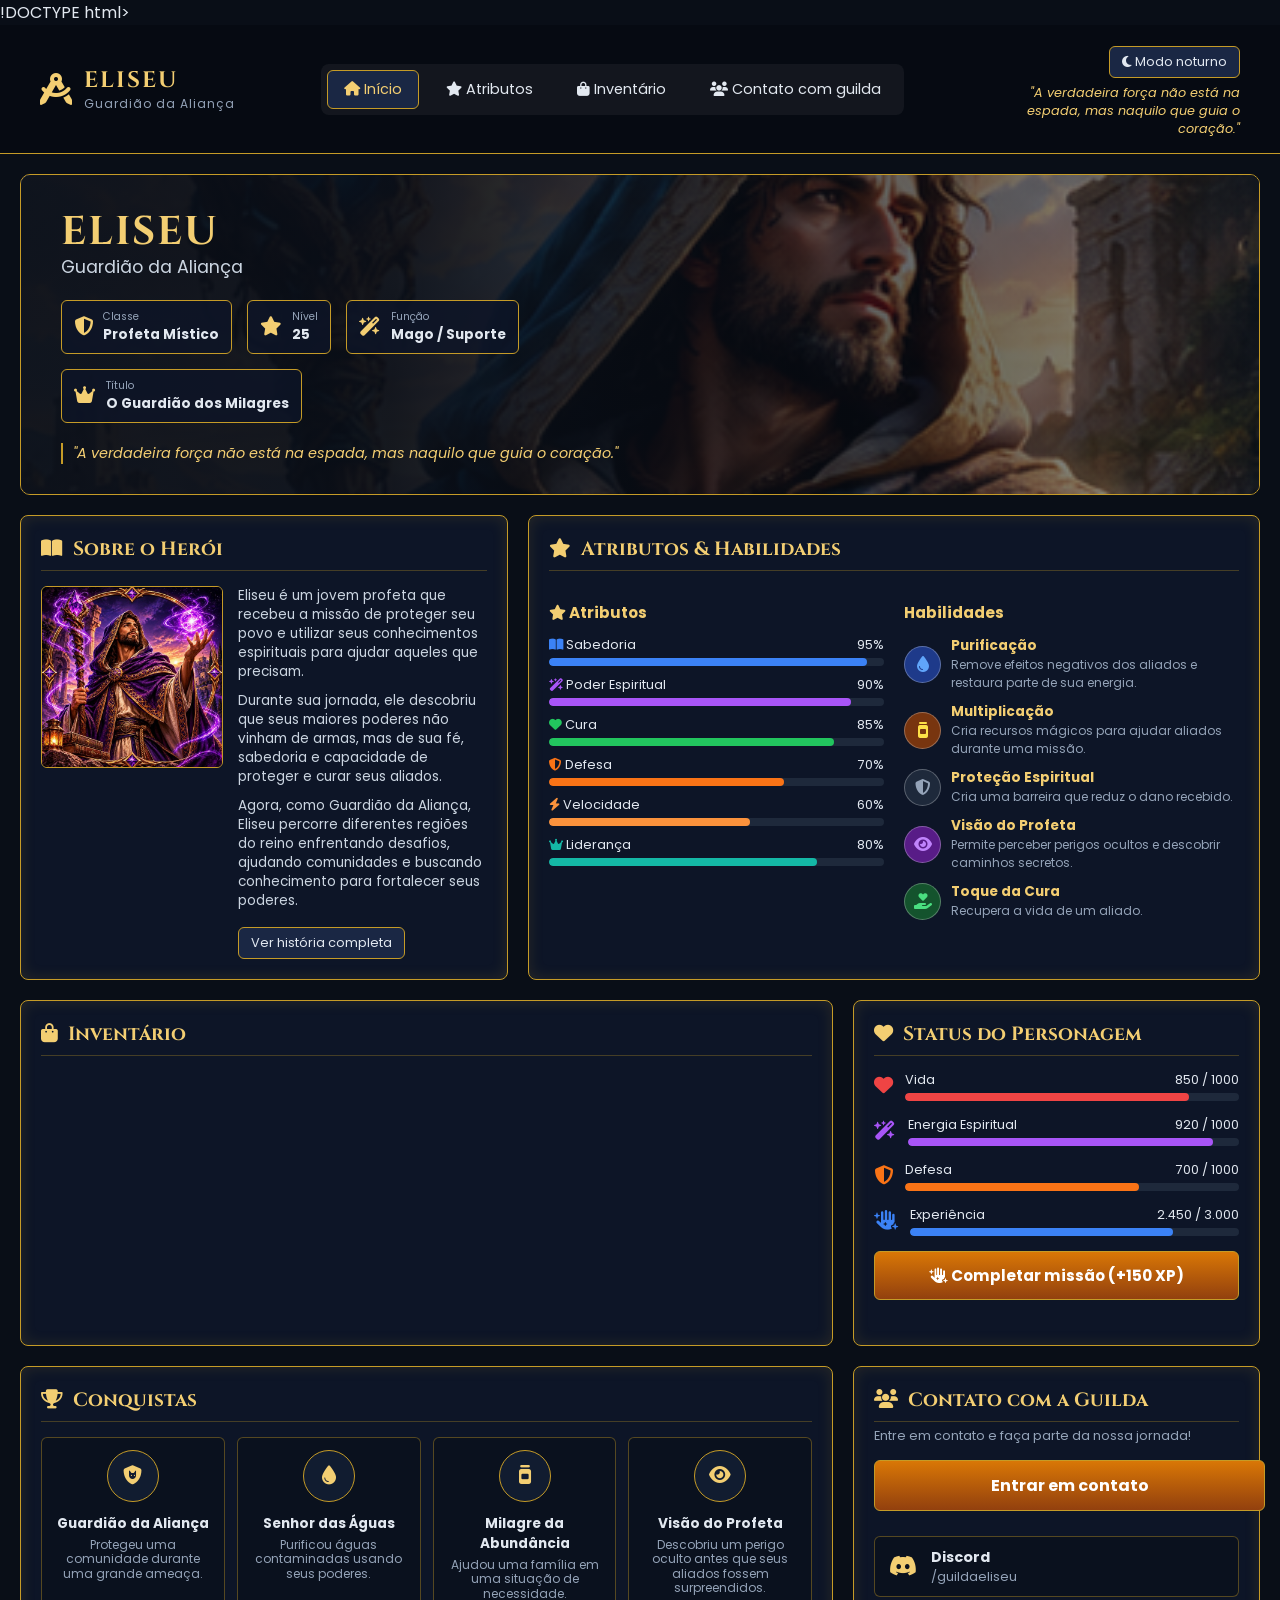
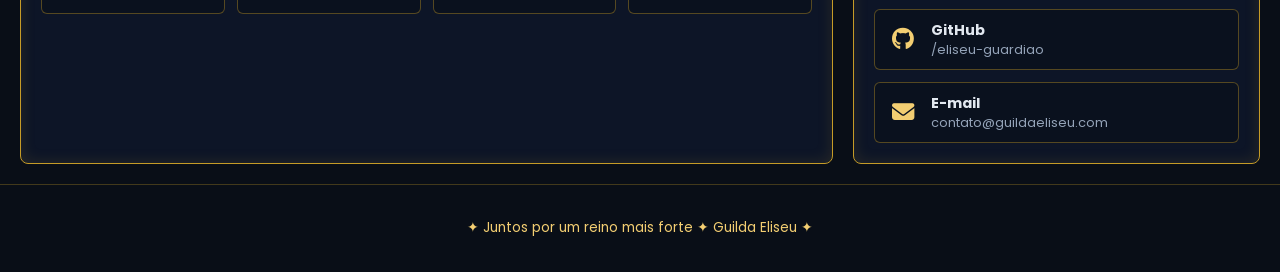
==== commit eaac6996: "Update print statement from 'Hello' to 'Goodbye'" ====
--- a/index.html
+++ b/index.html
@@ -1,9 +1,10 @@
-<!DOCTYPE html>
+!DOCTYPE html>
 <html lang="pt-BR">
 <head>
     <meta charset="UTF-8">
     <meta name="viewport" content="width=device-width, initial-scale=1.0">
     <title>Eliseu - Guardião da Aliança</title>
+    <meta name="description" content="Ficha de herói de Eliseu, Guardião da Aliança: atributos, inventário, conquistas e contato com a guilda.">
     <!-- Font Awesome -->
     <link rel="stylesheet" href="https://cdnjs.cloudflare.com/ajax/libs/font-awesome/6.4.0/css/all.min.css">
     <!-- Google Fonts -->
@@ -21,16 +22,23 @@
         <span class="subtitulo-logo">Guardião da Aliança</span>
       </div>
     </div>
-    
-    <nav class="menu-navegacao">
-      <a href="#sobre" class="link-nav ativo"><i class="fa-solid fa-open"></i> Início</a>
+
+    <!-- Botão hambúrguer (visível só em telas pequenas) -->
+    <button type="button" id="btn-menu" class="btn-menu" aria-label="Abrir menu" aria-expanded="false" aria-controls="menu-nav">
+      <i class="fa-solid fa-bars"></i>
+    </button>
+
+    <nav id="menu-nav" class="menu-navegacao">
+      <a href="#sobre" class="link-nav ativo"><i class="fa-solid fa-house"></i> Início</a>
       <a href="#atributos" class="link-nav"><i class="fa-solid fa-star"></i> Atributos</a>
       <a href="#inventario" class="link-nav"><i class="fa-solid fa-bag-shopping"></i> Inventário</a>
-      <a href="#guilda" class="link-nav"><i class="fa-solid fa-users"></i>  Contato com guilda</a>
+      <a href="contato.html" class="link-nav"><i class="fa-solid fa-users"></i> Contato com guilda</a>
     </nav>
 
-    <div class="citacao-topo">
-      "A verdadeira força não está na espada, mas naquilo que guia o coração."
+    <div class="header-direita">
+      <span id="saudacao" class="saudacao" aria-live="polite"></span>
+      <button type="button" id="btn-tema" class="btn-tema" aria-pressed="false"><i class="fa-solid fa-moon"></i> <span>Modo noturno</span></button>
+      <div class="citacao-topo">"A verdadeira força não está na espada, mas naquilo que guia o coração."</div>
     </div>
   </header>
 
@@ -39,7 +47,7 @@
     <!-- HERO / SOBRE O HERÓI -->
     <section id="sobre" class="secao-hero">
       <div class="hero-banner">
-       <img src="imagens/eliseu segurando o cajado.png" alt="Eliseu" class="hero-img-bg">
+        <img src="imagens/eliseu segurando o cajado.png" alt="Eliseu" class="hero-img-bg">
         <div class="hero-overlay"></div>
         <div class="hero-info">
           <h1 class="hero-titulo">ELISEU</h1>
@@ -57,7 +65,7 @@
               <i class="fa-solid fa-star"></i>
               <div>
                 <small>Nível</small>
-                <strong>25</strong>
+                <strong id="nivel-heroi">25</strong>
               </div>
             </div>
             <div class="tag-item">
@@ -83,32 +91,39 @@
       </div>
     </section>
 
-    <!-- SOBRE + ATRIBUS/HABILIDADES -->
+    <!-- SOBRE + ATRIBUTOS/HABILIDADES -->
     <section class="secao-dupla-topo">
       <!-- Bloco Sobre o Herói -->
-      <div id="atributos" class="bloco-card card-moldura">
+      <div id="sobre-heroi" class="bloco-card card-moldura">
         <h2><i class="fa-solid fa-book-open"></i> Sobre o Herói</h2>
         <div class="sobre-conteudo">
           <div class="sobre-img-box">
-            <img src="imagens/eliseu segurando o cajado.png" alt="Eliseu Retrato">
+          <img src="imagens/eliseu_retrato.png" alt="Retrato de Eliseu, profeta de capuz roxo segurando um cajado">
           </div>
           <div class="sobre-texto">
             <p>Eliseu é um jovem profeta que recebeu a missão de proteger seu povo e utilizar seus conhecimentos espirituais para ajudar aqueles que precisam.</p>
             <p>Durante sua jornada, ele descobriu que seus maiores poderes não vinham de armas, mas de sua fé, sabedoria e capacidade de proteger e curar seus aliados.</p>
             <p>Agora, como Guardião da Aliança, Eliseu percorre diferentes regiões do reino enfrentando desafios, ajudando comunidades e buscando conhecimento para fortalecer seus poderes.</p>
+
+            <!-- História completa: começa oculta, o JavaScript adiciona a classe .revelado -->
+            <div id="historia-extra" class="historia-extra" aria-hidden="true">
+              <p>Nascido em uma pequena vila às margens de um rio, Eliseu cresceu ouvindo as antigas profecias de seu povo. Ainda jovem, recebeu o chamado para guardar a Aliança e passou anos aprendendo com mestres espirituais.</p>
+              <p>Cada região visitada lhe ensinou algo novo: purificou águas contaminadas, multiplicou mantimentos para famílias famintas e alertou aliados sobre perigos que ninguém mais via.</p>
+            </div>
+            <button type="button" id="btn-historia" class="btn-secundario" aria-expanded="false" aria-controls="historia-extra">Ver história completa</button>
           </div>
         </div>
       </div>
 
       <!-- Bloco Atributos e Habilidades -->
-      <div class="bloco-card card-moldura">
+      <div id="atributos" class="bloco-card card-moldura">
         <h2><i class="fa-solid fa-star"></i> Atributos & Habilidades</h2>
         <div class="grid-atributos-habilidades">
-          
+
           <!-- Atributos -->
           <div class="coluna-atributos">
             <h3><i class="fa-solid fa-star"></i> Atributos</h3>
-            
+
             <div class="item-bar">
               <div class="bar-info">
                 <span><i class="fa-solid fa-book-open icon-blue"></i> Sabedoria</span>
@@ -161,7 +176,7 @@
           <!-- Habilidades -->
           <div class="coluna-habilidades">
             <h3>Habilidades</h3>
-            
+
             <div class="hab-item">
               <div class="hab-icon blue-bg"><i class="fa-solid fa-droplet"></i></div>
               <div>
@@ -209,52 +224,18 @@
 
     <!-- INVENTÁRIO + STATUS -->
     <section id="inventario" class="secao-dupla-meio">
-      <!-- Inventário em 4 colunas como no protótipo -->
       <div class="bloco-card card-moldura inventario-bloco">
         <h2><i class="fa-solid fa-bag-shopping"></i> Inventário</h2>
-        <div class="grid-4-colunas">
-
-          <div class="card-item-prototipo">
-            <div class="img-box-prototipo">
-              <img src="imagens/manto.png" alt="Manto do Guardião">
-            </div>
-            <h3>Manto do Guardião</h3>
-            <span class="raridade lendario">Lendário</span>
-            <div class="estrelas">★★★</div>
-            <p>Um manto mágico que aumenta a resistência do personagem contra ataques espirituais.</p>
-          </div>
-
-          <div class="card-item-prototipo">
-            <div class="img-box-prototipo">
-              <img src="imagens/vaso.png" alt="Vaso da Abundância">
-            </div>
-            <h3>Vaso da Abundância</h3>
-            <span class="raridade raro">Raro</span>
-            <div class="estrelas">★★</div>
-            <p>Um recipiente capaz de produzir recursos durante situações de necessidade.</p>
-          </div>
-
-          <div class="card-item-prototipo">
-            <div class="img-box-prototipo">
-              <img src="imagens/pergaminho.png" alt="Pergaminho da Sabedoria">
-            </div>
-            <h3>Pergaminho da Sabedoria</h3>
-            <span class="raridade epico">Épico</span>
-            <div class="estrelas">★★★</div>
-            <p>Aumenta temporariamente o atributo de Sabedoria.</p>
-          </div>
-
-          <div class="card-item-prototipo">
-            <div class="img-box-prototipo">
-              <img src="imagens/cajado.png" alt="Cajado do Profeta">
-            </div>
-            <h3>Cajado do Profeta</h3>
-            <span class="raridade lendario">Lendário</span>
-            <div class="estrelas">★★★</div>
-            <p>Canaliza a energia espiritual do Guardião.</p>
-          </div>
-
-        </div>
+
+        <div class="inventario-topo">
+          <!-- Botões de filtro e contador: criados/atualizados pelo script.js -->
+          <div id="filtros-inventario" class="filtros" role="group" aria-label="Filtrar itens por tipo"></div>
+          <span id="contador-itens" class="contador-itens" aria-live="polite"></span>
+        </div>
+
+        <!-- Cards gerados pelo script.js a partir do array "itens" -->
+        <div id="lista-inventario" class="grid-4-colunas"></div>
+        <noscript><p class="contador-itens">Ative o JavaScript para ver o inventário do herói.</p></noscript>
       </div>
 
       <!-- Status do Personagem -->
@@ -300,19 +281,24 @@
             <div class="status-bar-container">
               <div class="status-head">
                 <span>Experiência</span>
-                <span>2.450 / 3.000</span>
-              </div>
-              <div class="bar-bg"><div class="bar-fill blue" style="width: 80%;"></div></div>
-            </div>
-          </div>
-
+                <span id="xp-texto">2.450 / 3.000</span>
+              </div>
+              <div class="bar-bg"><div id="xp-barra" class="bar-fill blue" style="width: 80%;"></div></div>
+            </div>
+          </div>
+
+        </div>
+
+        <!-- Botão de XP e mensagem de feedback -->
+        <div class="xp-controles">
+          <button type="button" id="btn-xp" class="btn-guilda"><i class="fa-solid fa-hand-sparkles"></i> Completar missão (+150 XP)</button>
+          <p id="msg-xp" class="msg-xp" role="status" aria-live="polite"></p>
         </div>
       </div>
     </section>
 
     <!-- CONQUISTAS + GUILDA -->
     <section id="conquistas" class="secao-dupla-baixo">
-      <!-- Conquistas em 4 colunas -->
       <div class="bloco-card card-moldura conquistas-bloco">
         <h2><i class="fa-solid fa-trophy"></i> Conquistas</h2>
         <div class="grid-4-colunas">
@@ -344,49 +330,15 @@
         </div>
       </div>
 
-   <!-- CONQUISTAS + GUILDA -->
-    <section id="conquistas" class="secao-dupla-baixo">
-      <!-- Conquistas em 4 colunas -->
-      <div class="bloco-card card-moldura conquistas-bloco">
-        <h2><i class="fa-solid fa-trophy"></i> Conquistas</h2>
-        <div class="grid-4-colunas">
-
-          <div class="card-item-prototipo">
-            <div class="icon-conquista"><i class="fa-solid fa-shield-cat"></i></div>
-            <h3>Guardião da Aliança</h3>
-            <p>Protegeu uma comunidade durante uma grande ameaça.</p>
-          </div>
-
-          <div class="card-item-prototipo">
-            <div class="icon-conquista"><i class="fa-solid fa-droplet"></i></div>
-            <h3>Senhor das Águas</h3>
-            <p>Purificou águas contaminadas usando seus poderes.</p>
-          </div>
-
-          <div class="card-item-prototipo">
-            <div class="icon-conquista"><i class="fa-solid fa-jar"></i></div>
-            <h3>Milagre da Abundância</h3>
-            <p>Ajudou uma família em uma situação de necessidade.</p>
-          </div>
-
-          <div class="card-item-prototipo">
-            <div class="icon-conquista"><i class="fa-solid fa-eye"></i></div>
-            <h3>Visão do Profeta</h3>
-            <p>Descobriu um perigo oculto antes que seus aliados fossem surpreendidos.</p>
-          </div>
-
-        </div>
-      </div>
-
       <!-- Contato com a Guilda -->
       <div id="guilda" class="bloco-card card-moldura guilda-bloco">
         <h2><i class="fa-solid fa-users"></i> Contato com a Guilda</h2>
         <p class="guilda-sub">Entre em contato e faça parte da nossa jornada!</p>
-        
+
         <a href="contato.html" class="btn-guilda">Entrar em contato</a>
 
         <div class="links-guilda-grid">
-          <a href="https://discord.com" target="_blank" class="link-guilda-item">
+          <a href="https://discord.com" target="_blank" rel="noopener noreferrer" class="link-guilda-item">
             <i class="fa-brands fa-discord"></i>
             <div>
               <strong>Discord</strong>
@@ -394,7 +346,7 @@
             </div>
           </a>
 
-          <a href="https://github.com" target="_blank" class="link-guilda-item">
+          <a href="https://github.com" target="_blank" rel="noopener noreferrer" class="link-guilda-item">
             <i class="fa-brands fa-github"></i>
             <div>
               <strong>GitHub</strong>
@@ -413,14 +365,22 @@
       </div>
     </section>
 
-  </main>  
-
-        
+  </main>
 
   <!-- RODAPÉ -->
   <footer class="rodape-principal">
     <p>✦ Juntos por um reino mais forte ✦ Guilda Eliseu ✦</p>
   </footer>
 
+  <!-- O script fica no fim do body para o HTML já existir quando o JS rodar -->
+  <script src="script.js"></script>
 </body>
 </html>
+  
+        
+             
+
+            
+           
+     
+           
--- a/style.css
+++ b/style.css
@@ -67,6 +67,7 @@
     text-decoration: none;
     padding: 8px 16px;
     border-radius: 6px;
+    border: 1px solid transparent;
     font-size: 0.9rem;
     transition: 0.3s;
 }
@@ -121,18 +122,21 @@
 /* HERO SECTION */
 .hero-banner {
     position: relative;
-    height: 300px;
+    min-height: 300px;
     border-radius: 10px;
     overflow: hidden;
     border: 1px solid var(--cor-borda-dourada);
 }
 
 .hero-img-bg {
+    position: absolute;
+    inset: 0;
     width: 100%;
     height: 100%;
     object-fit: cover;
-    object-position: top;
-}
+    object-position: center 30%;   /* era "top": agora a faixa visível desce um pouco */
+}
+
 
 .hero-overlay {
     position: absolute;
@@ -141,9 +145,8 @@
 }
 
 .hero-info {
-    position: absolute;
-    top: 30px;
-    left: 40px;
+    position: relative;
+    padding: 30px 40px;
     max-width: 600px;
 }
 
@@ -164,6 +167,7 @@
 
 .hero-tags {
     display: flex;
+    flex-wrap: wrap;
     gap: 15px;
     margin-bottom: 20px;
 }
@@ -219,8 +223,8 @@
 }
 
 .sobre-img-box {
-    width: 120px;
-    height: 150px;
+    width: 180px;
+    height: 180px;
     border: 1px solid var(--cor-borda-dourada);
     border-radius: 6px;
     overflow: hidden;
@@ -231,6 +235,7 @@
     width: 100%;
     height: 100%;
     object-fit: cover;
+    object-position: center;
 }
 
 .sobre-texto p {
@@ -377,7 +382,7 @@
 }
 
 .card-item-prototipo p {
-    font-size: 0.7rem;
+    font-size: 0.75rem;
     color: var(--cor-texto-mutado);
     line-height: 1.2;
     margin: 0;
@@ -426,7 +431,7 @@
 }
 
 /* GUILDA */
-guilda-sub {
+.guilda-sub {
     font-size: 0.8rem;
     color: var(--cor-texto-mutado);
     margin-top: -10px;
@@ -442,29 +447,54 @@
   border-radius: 6px;
   color: white;
   font-weight: bold;
-  text-align: center;              /* Centraliza o texto dentro do botão */
-  text-decoration: none;           /* Remove o sublinhado do link */
+  text-align: center;              
+  text-decoration: none;           
   cursor: pointer;
-  margin-top: 15px;                /* Cria espaço em cima do botão */
-  margin-bottom: 25px;             /* Empurra os ícones do Discord/GitHub para baixo */
+  margin-top: 15px;                
+  margin-bottom: 25px;             
 }
 
 .links-guilda-grid {
     display: flex;
-    justify-content: space-between;
+    flex-direction: column;
+    gap: 12px;
 }
 
 .link-guilda-item {
     display: flex;
     align-items: center;
-    gap: 8px;
+    gap: 14px;
+    padding: 10px 14px;
     color: var(--cor-texto-principal);
     text-decoration: none;
+    background: #0a111e;
+    border: 1px solid rgba(197, 155, 39, 0.4);
+    border-radius: 6px;
+    transition: border-color 0.3s ease, background 0.3s ease;
+}
+
+.link-guilda-item:hover {
+    border-color: var(--cor-borda-dourada);
+    background: #111c30;
 }
 
 .link-guilda-item i {
-    font-size: 1.2rem;
-    color: var(--cor-texto-dourado);
+    width: 28px;
+    text-align: center;
+    font-size: 1.4rem;
+    color: var(--cor-texto-dourado);
+}
+
+.link-guilda-item strong {
+    display: block;
+    font-size: 0.9rem;
+}
+
+.link-guilda-item small {
+    display: block;
+    font-size: 0.8rem;
+    color: var(--cor-texto-mutado);
+    word-break: break-word;
 }
 
 /* ===== ESTILIZAÇÃO DO FORMULÁRIO DE CONTATO ===== */
@@ -490,13 +520,13 @@
 .campo textarea {
   width: 100%;
   padding: 10px 14px;
-  background-color: #1e293b;                /* Fundo escuro */
+  background-color: #1e293b;               
   border: 1px solid var(--cor-borda-dourada, #475569);
   border-radius: 6px;
   color: #f8fafc;
   font-family: inherit;
   font-size: 0.95rem;
-  box-sizing: border-box;                    /* Impede o campo de sair para fora do card */
+  box-sizing: border-box;                    
   transition: border-color 0.3s ease;
 }
 
@@ -505,7 +535,7 @@
 .campo select:focus,
 .campo textarea:focus {
   outline: none;
-  border-color: #d97706;                     /* Borda dourada ao focar */
+  border-color: #d97706;                    
 }
 
 /* Fundo das opções do menu suspenso */
@@ -545,6 +575,8 @@
     font-size: 0.85rem;
     margin-top: 20px;
 }
+
+
 /* ==========================================================
    PARTE 2 — ESTADOS DINÂMICOS (o JavaScript alterna as classes)
    ========================================================== */
@@ -648,14 +680,15 @@
 }
 
 /* ===== CELULAR ===== */
-    .hero-img-bg  {object-position: 70% 30%; }
+@media (max-width: 600px) {
+    .hero-img-bg { object-position: 70% 30%; }
     .hero-banner { height: auto; min-height: 420px; }
     .hero-info { padding: 20px; }
     .hero-tags { flex-wrap: wrap; }
     .grid-atributos-habilidades { grid-template-columns: 1fr; }
     .sobre-conteudo { flex-direction: column; align-items: center; }
     .links-guilda-grid { flex-direction: column; gap: 12px; }
-
+}
 
 /* ===== CELULAR PEQUENO ===== */
 @media (max-width: 420px) {
@@ -667,7 +700,8 @@
     html { scroll-behavior: auto; }
     *, *::before, *::after { transition-duration: 0.01ms !important; animation-duration: 0.01ms !important; animation-iteration-count: 1 !important; }
 }
-.img-box-prototipo img[src$="pocao_de_cura.png"] {
+.img-box-prototipo img[src$="pocao_de_cura.png"],
+.img-box-prototipo img[src$="trofeu_da_alianca.png"] {
     object-fit: cover;
     border-radius: 6px;
 }
@@ -696,3 +730,7 @@
     background: #111c30;
     color: var(--cor-texto-dourado);
 }
+   
+ 
+    
+ 
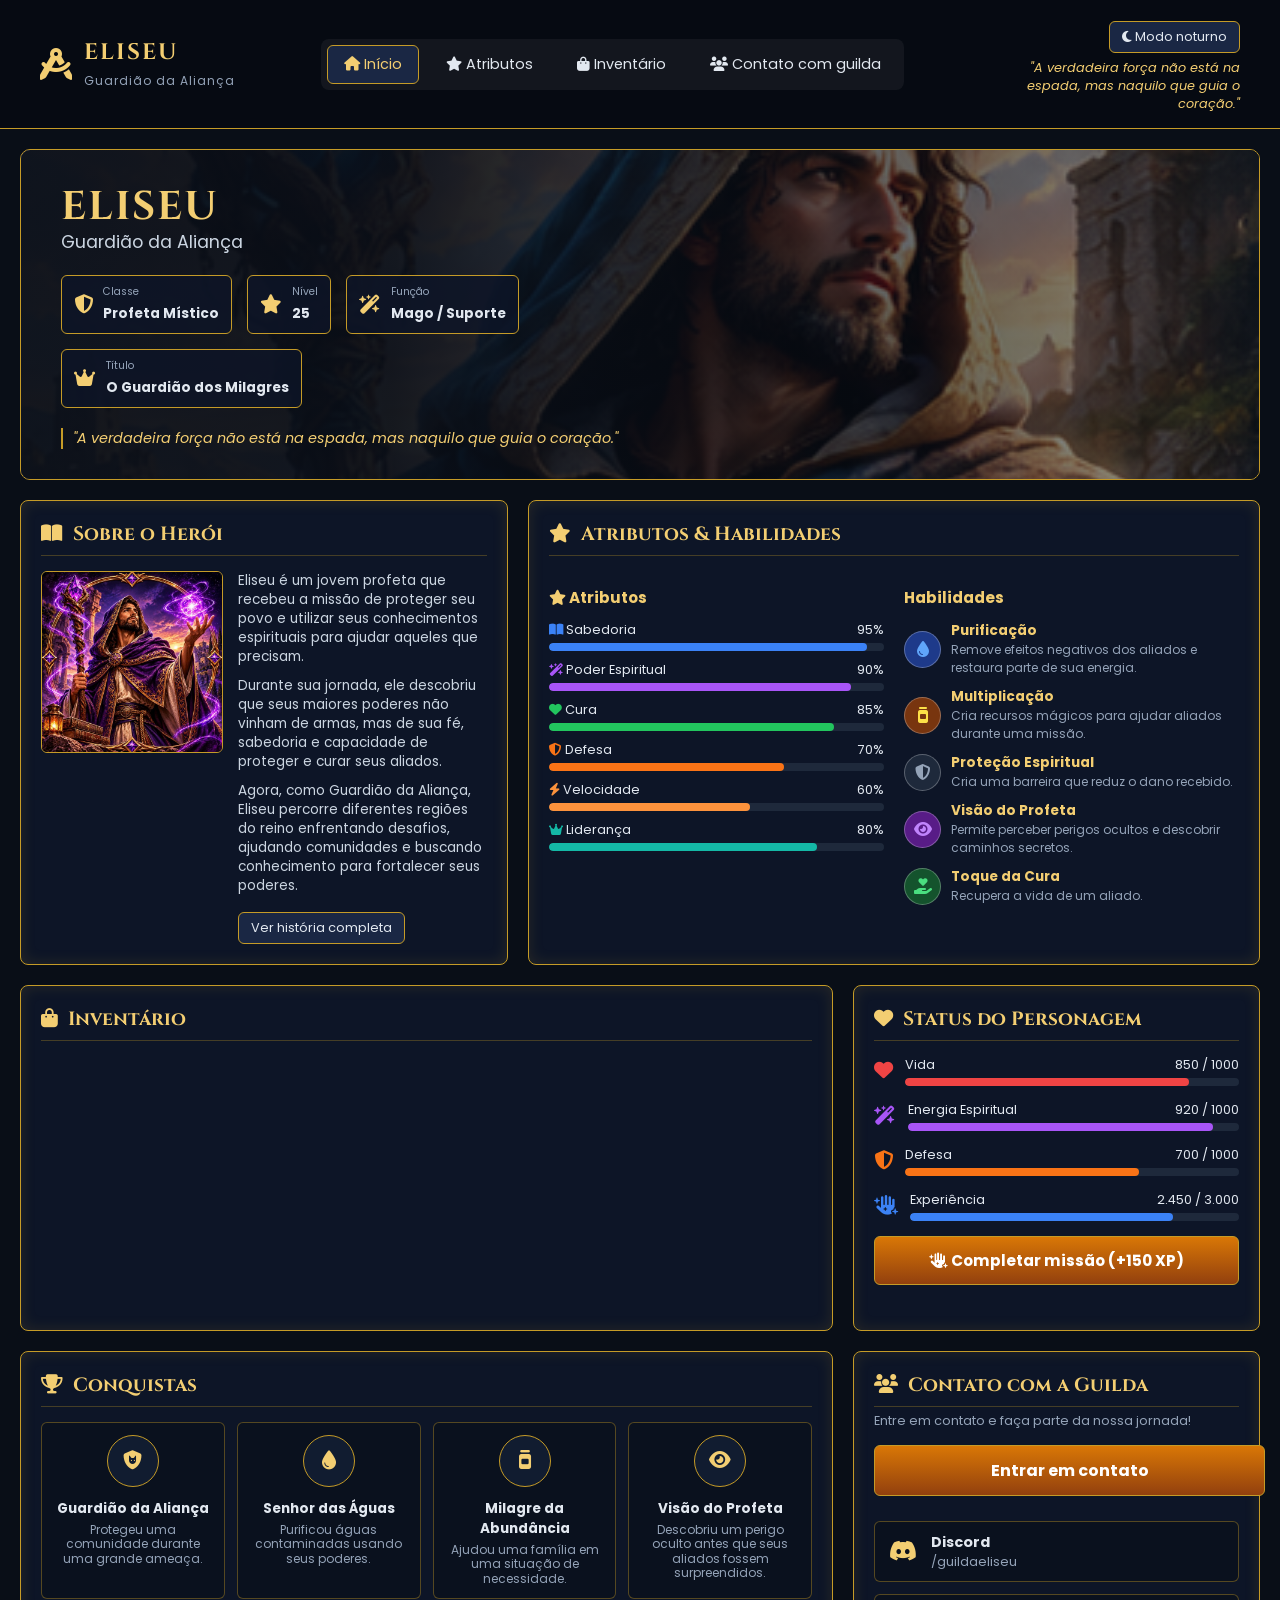
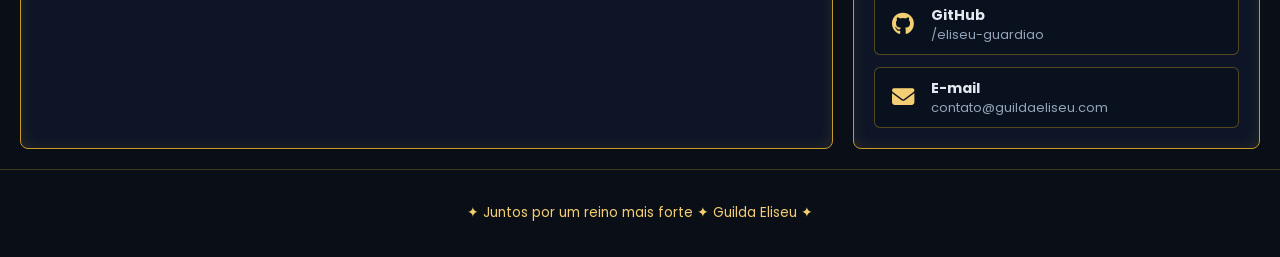
==== commit 2e0d5cbd: "Update fmt.Println message from 'Hello' to 'Goodbye'" ====
--- a/index.html
+++ b/index.html
@@ -1,4 +1,4 @@
-!DOCTYPE html>
+<!DOCTYPE html>
 <html lang="pt-BR">
 <head>
     <meta charset="UTF-8">
